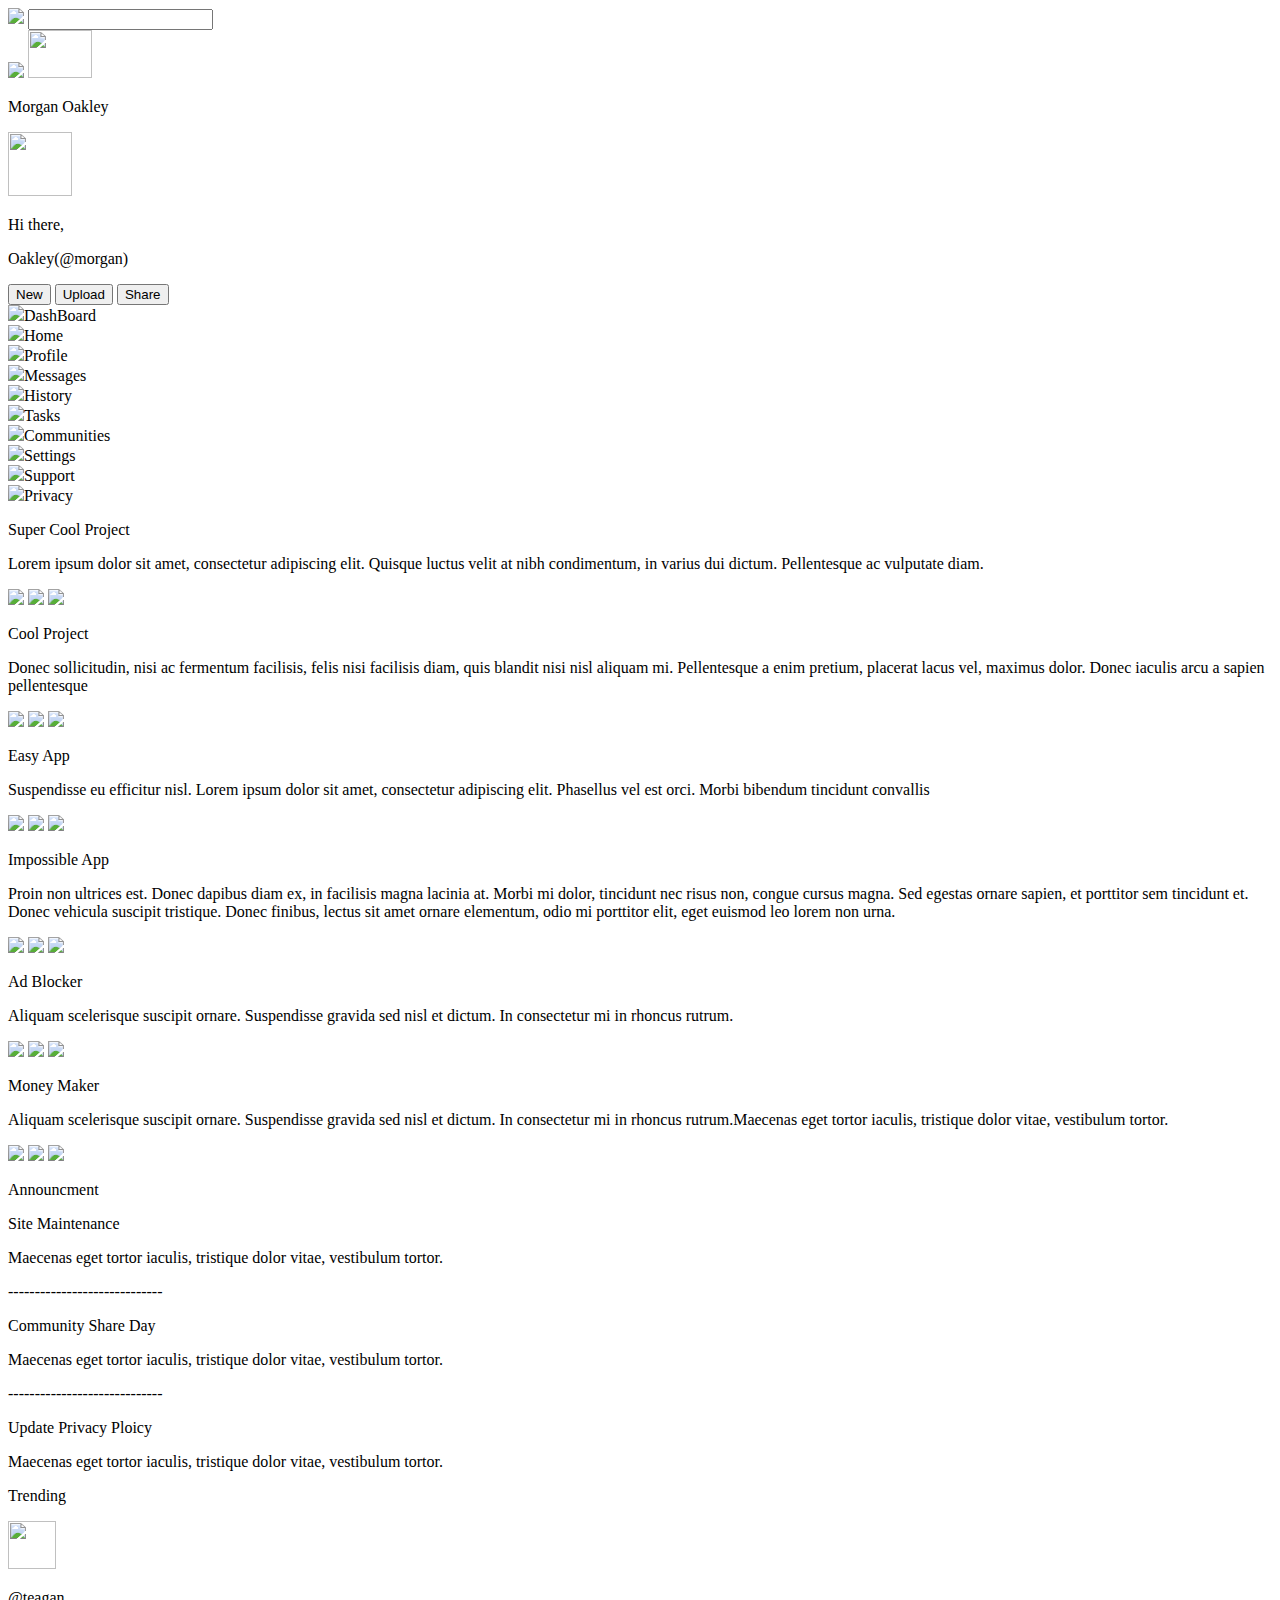
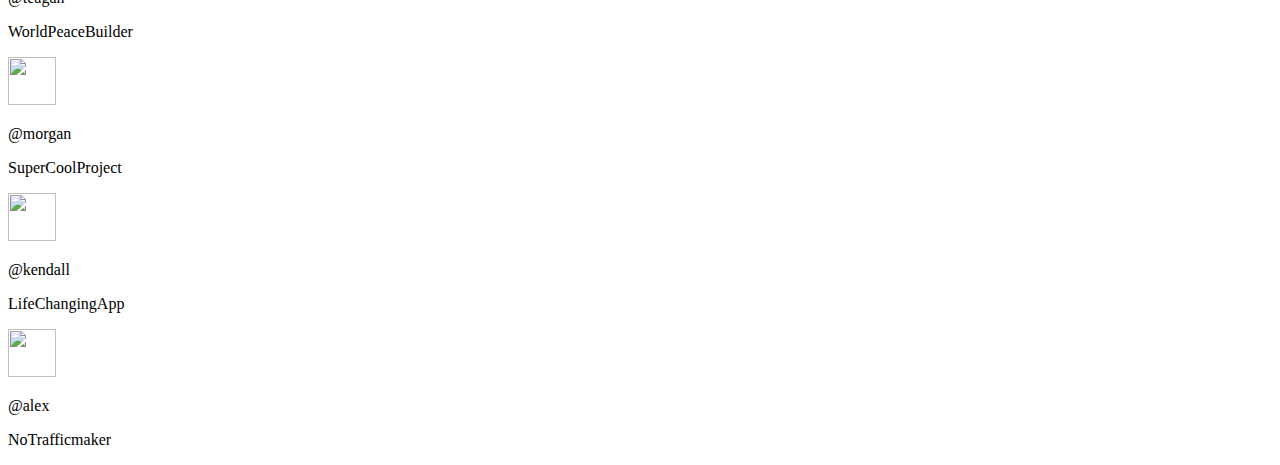
==== index.html @ ebebf9e1 "Create index.html" ====
<!DOCTYPE html>
<html lang="en">
  <head>
    <meta charset="UTF-8">
    <meta http-equiv="X-UA-Compatible" content="IE=edge">
    <meta name="viewport" content="width=device-width, initial-scale=1.0">
    <title>Dasboard</title>
    <link rel="stylesheet" href="style.css">
  </head>
  <body>
    <div class="container">
      <div class="header">

       <div class="topheader">
        
        <form class="lookup">
          <label for="search"> <img class='magnify' src="magnify.svg"> </label>
      <input type="search" id="search"></form>

      <div class="info">
        <img clss="bell" src="bell-ring.svg">
        <img class='cat'src='cat.png'style="height: 3em; width:4em;">
        <p>Morgan Oakley</p>
        </div></div>
      
        
      <div class="bottomheader">
        <div class="con">
       <img src="cat.png"style="height: 4em; width:4em;">
       <div class="texts" > <p>Hi there,</p>
        <p>Oakley(@morgan) </p></div></div>
        <div class="buttons">
        <button>New</button>
        <button>Upload</button>
        <button>Share</button></div></div>
    
      </div>

    <div class="sidebar">   
    <div class="items">
        <div class="DashBoard"><img src="view-dashboard.svg">DashBoard</div>
        <div class="icon"><img src="home.svg">Home</div>
        <div class="icon"><img src="account-outline.svg">Profile</div>
        <div class="icon"><img src="message-reply.svg">Messages</div>
        <div class="icon"><img src="clock.svg">History</div>
        <div class="icon"><img src="note-multiple.svg">Tasks</div>
        <div class="icon"> <img src="account-group.svg">Communities</div>
        <div class="icone"><img src="cog.svg">Settings</div>
        <div class="icone"><img src="help-box.svg">Support</div>
        <div class="icone"><img src="shield-check.svg">Privacy</div>
    </div>
</div>

    
<div class="main">
        <div class="articles">
      <div class="card">
        <p class="title">Super Cool Project</p>
        <p >Lorem ipsum dolor sit amet, consectetur adipiscing elit. Quisque luctus velit at nibh condimentum, in varius dui dictum. Pellentesque ac vulputate diam.</p>
    
        <div class="icons">
            <img src="star-plus.svg">
            <img src="eye-plus.svg">
            <img src="share-variant-outline.svg">
        </div>
    </div>

      <div class="card">
            <p class="title">Cool Project</p>
            <p >Donec sollicitudin, nisi ac fermentum facilisis, felis nisi facilisis diam, quis blandit nisi nisl aliquam mi. Pellentesque a enim pretium, placerat lacus vel, maximus dolor. Donec iaculis arcu a sapien pellentesque</p> 
        <div class="icons">
            <img src="star-plus.svg">
            <img src="eye-plus.svg">
            <img src="share-variant-outline.svg">
        </div>
        </div>
            
            <div class="card">
                <p class="title">Easy App</p>
                <p>Suspendisse eu efficitur nisl. Lorem ipsum dolor sit amet, consectetur adipiscing elit. Phasellus vel est orci. Morbi bibendum tincidunt convallis</p> 
            
                <div class="icons">
                    <img src="star-plus.svg">
                    <img src="eye-plus.svg">
                    <img src="share-variant-outline.svg">
                </div>
            
            </div>
     
                <div class="card">
                    <p class="title">Impossible App</p>
                    <p>Proin non ultrices est. Donec dapibus diam ex, in facilisis magna lacinia at. Morbi mi dolor, tincidunt nec risus non, congue cursus magna. Sed egestas ornare sapien, et porttitor sem tincidunt et. Donec vehicula suscipit tristique. Donec finibus, lectus sit amet ornare elementum, odio mi porttitor elit, eget euismod leo lorem non urna.</p> 
                
                    <div class="icons">
                        <img src="star-plus.svg">
                        <img src="eye-plus.svg">
                        <img src="share-variant-outline.svg">
                    </div>
                </div>      
                    
                    <div class="card">
                        <p class="title">Ad Blocker</p>
                        <p>Aliquam scelerisque suscipit ornare. Suspendisse gravida sed nisl et dictum. In consectetur mi in rhoncus rutrum. </p> 
                    
                        <div class="icons">
                            <img src="star-plus.svg">
                            <img src="eye-plus.svg">
                            <img src="share-variant-outline.svg">
                        </div>
                    </div> 

                        <div class="card">
                            <p class="title">Money Maker</p>
                            <p>Aliquam scelerisque suscipit ornare. Suspendisse gravida sed nisl et dictum. In consectetur mi in rhoncus rutrum.Maecenas eget tortor iaculis, tristique dolor vitae, vestibulum tortor.  </p> 
                        
                            <div class="icons">
                                <img src="star-plus.svg">
                                <img src="eye-plus.svg">
                                <img src="share-variant-outline.svg">
                            </div>
                        </div> 

                        
     </div>

    <div class="right">
        <div class="top">
        <div class="head"><p>Announcment</p></div>
        <div class="boards">
        <div class="ancmnt"><p class="bold">Site Maintenance</p><p>Maecenas eget tortor iaculis, tristique dolor vitae, vestibulum tortor. </p><p>-----------------------------</p></div>

        
        <div class="ancmnt"><p class="bold">Community Share Day</p><p>Maecenas eget tortor iaculis, tristique dolor vitae, vestibulum tortor. </p><p>-----------------------------</p></div>

        <div class="ancmnt"><p class="bold">Update Privacy Ploicy</p><p>Maecenas eget tortor iaculis, tristique dolor vitae, vestibulum tortor. </p></div>
    </div></div>
    <div class="bottom">
        <div class="head"><p>Trending</p></div>
        <div class="profiles">
        <div class="prfl"><img src="user.png"style="height: 3em; width:3em;"><div class='user'><p class="at">@teagan</p>
        <p>WorldPeaceBuilder</p></div></div>

        <div class="prfl"><img src="user copy.png" style="height: 3em; width:3em;"><div class='user'><p class="at">@morgan</p>
            <p>SuperCoolProject</p></div></div>
        
        <div class="prfl"><img src="user.png"style="height: 3em; width:3em;"><div class='user'><p class="at">@kendall</p>
            <p>LifeChangingApp</p></div></div>
        
        <div class="prfl"><img src="user copy.png" style="height: 3em; width:3em;"><div class='user'><p class="at">@alex</p>
            <p>NoTrafficmaker</p></div></div>

        </div></div></div>
    </div>
    </div>
    </body>
    </html>
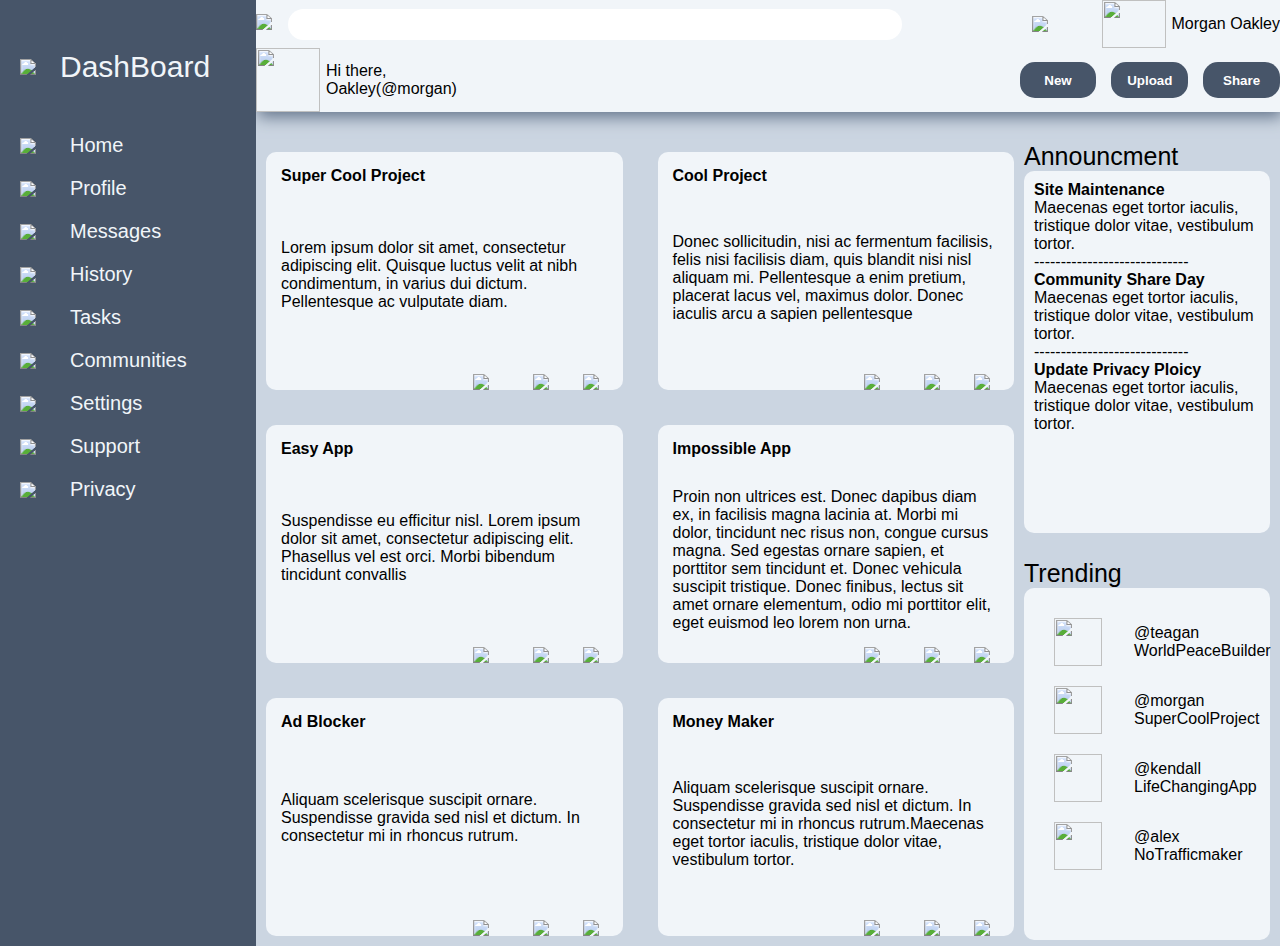
==== commit c7ee9d4b: "Update index.html" ====
--- a/index.html
+++ b/index.html
@@ -14,7 +14,7 @@
        <div class="topheader">
         
         <form class="lookup">
-          <label for="search"> <img class='magnify' src="magnify.svg"> </label>
+          <label for="search"> <img class='admin-dashboard/magnify' src="magnify.svg"> </label>
       <input type="search" id="search"></form>
 
       <div class="info">
--- a/style.css
+++ b/style.css
@@ -0,0 +1,225 @@
+:root{
+    background-color: #cbd5e1;
+}
+
+@import url('https://fonts.googleapis.com/css2?family=Red+Hat+Mono&family=Roboto:wght@300&display=swap');
+body{
+    font-family: 'Roboto', sans-serif;;
+}
+* {
+    margin: 0;
+    padding: 0;
+  }
+
+.container{
+    display:grid;
+    grid-template-columns: 1fr 4fr;
+    height: 100vh;
+}
+
+.header{
+   box-shadow:2px 5px 15px #64748b; 
+}
+
+.header{
+    background-color:#f1f5f9;
+    grid-column: 2 / 3; 
+    display:grid; 
+}
+
+.topheader{
+    display:grid;
+    grid-template-columns: 2fr 1fr;
+    align-items: center;   
+}
+
+.lookup {
+    display: grid;
+    grid-template-columns: 1fr 100%;
+    grid-gap: 1rem;
+    align-items: center;
+  }
+
+  .lookup input {
+    width: 90%;
+    border: 1px solid var(--color-400);
+    border-radius: 9999px;
+    padding: 0.5rem;
+  }
+
+
+.info{
+    display:grid;
+    grid-template-columns: 70px 70px 1fr ;
+    align-items: center;
+    justify-self: flex-end;
+    position: relative;
+}
+
+.bell{
+    position: relative;
+    right:50px
+}
+
+.cat{
+    align-items: center;
+}
+
+.bottomheader{
+    display:grid;
+    grid-template-columns: 2fr 1fr;
+    align-items: center;
+}
+
+.con{
+    display:grid;
+    grid-template-columns: 70px 70px;
+    align-items: center;
+}
+
+.buttons{
+display: grid;
+grid-template-columns: 1fr 1fr 1fr;
+justify-self: flex-end;
+align-items: center;
+gap: 15px;
+}
+
+button{
+    width:6vw;
+    background-color:#475569;
+    color:white;
+    height:4vh;
+    border-radius: 15px;
+    border: none;
+    font-weight: 900;
+}
+
+.sidebar{
+    background-color:#475569;
+    color:#f1f5f9;
+    grid-row: 1/3;  
+    font-size: 20px; 
+    display: grid;
+    gap:10px;  
+   padding-left: 20px;
+}
+.DashBoard{
+    display: grid;
+    margin-bottom: 50px;
+    grid-template-columns: 40px 40px;
+    margin-top: 50px;
+    font-size: 30px;
+    align-items: center;
+}
+
+.DashBoard img{
+width: 35px;
+
+}
+.icon{
+    display: grid;
+    grid-template-columns: 40px 40px;
+    gap:10px;
+    margin-bottom: 20px;
+    align-items: center;
+
+}
+
+.icone{
+    display: grid;
+    grid-template-columns: 40px 40px;
+    gap:10px;
+    margin-bottom: 20px;
+    align-items: center;
+}
+.main{
+    background-color: #cbd5e1;
+    display:grid;
+    grid-template-columns: 3fr 1fr;
+    margin-top: 30px;
+
+}
+
+.articles{
+    display: grid;
+    grid-template-columns: 1fr 1fr;
+    grid-template-rows: 1fr 1fr 1fr;
+    gap: 15px;
+    
+}
+
+.articles .card {
+    background-color: #f1f5f9;
+    margin: 10px;
+    border-radius: 10px;
+    
+    
+}
+
+.title{
+    font-weight: 900;
+    margin-top: 15px;
+}
+
+.articles p{
+    margin: 15px;
+}
+
+.card{
+    display: grid;
+}
+.icons{
+    display: grid;
+    align-self: flex-end;
+    grid-template-columns: 60px 50px 40px;
+    
+    justify-content:end;
+}
+.right{
+    display: grid;
+}
+
+.boards{
+    display: grid;
+    background-color: #f1f5f9;
+    padding: 10px;
+    padding-bottom: 100px;
+    margin-bottom: 20px;   
+    border-radius:10px;
+    margin-right: 10px;
+    
+}
+
+.ancmnt{
+    display:grid;
+    align-items: flex-end;
+}
+.bold{
+    font-weight: 900;
+}
+.profiles{
+    background-color: #f1f5f9;  
+    margin-right: 10px;
+    border-radius:10px;
+    padding: 10px;
+    padding-bottom: 50px
+}
+.prfl{
+    display:grid;
+    gap:30px;
+    grid-template-columns: 50px 40px; 
+    margin: 20px;
+    align-items: center;
+    
+}
+
+.user{
+    display: grid;
+    align-items: stretch;
+    
+}
+
+.head p{
+    font-size: 25px;
+}
